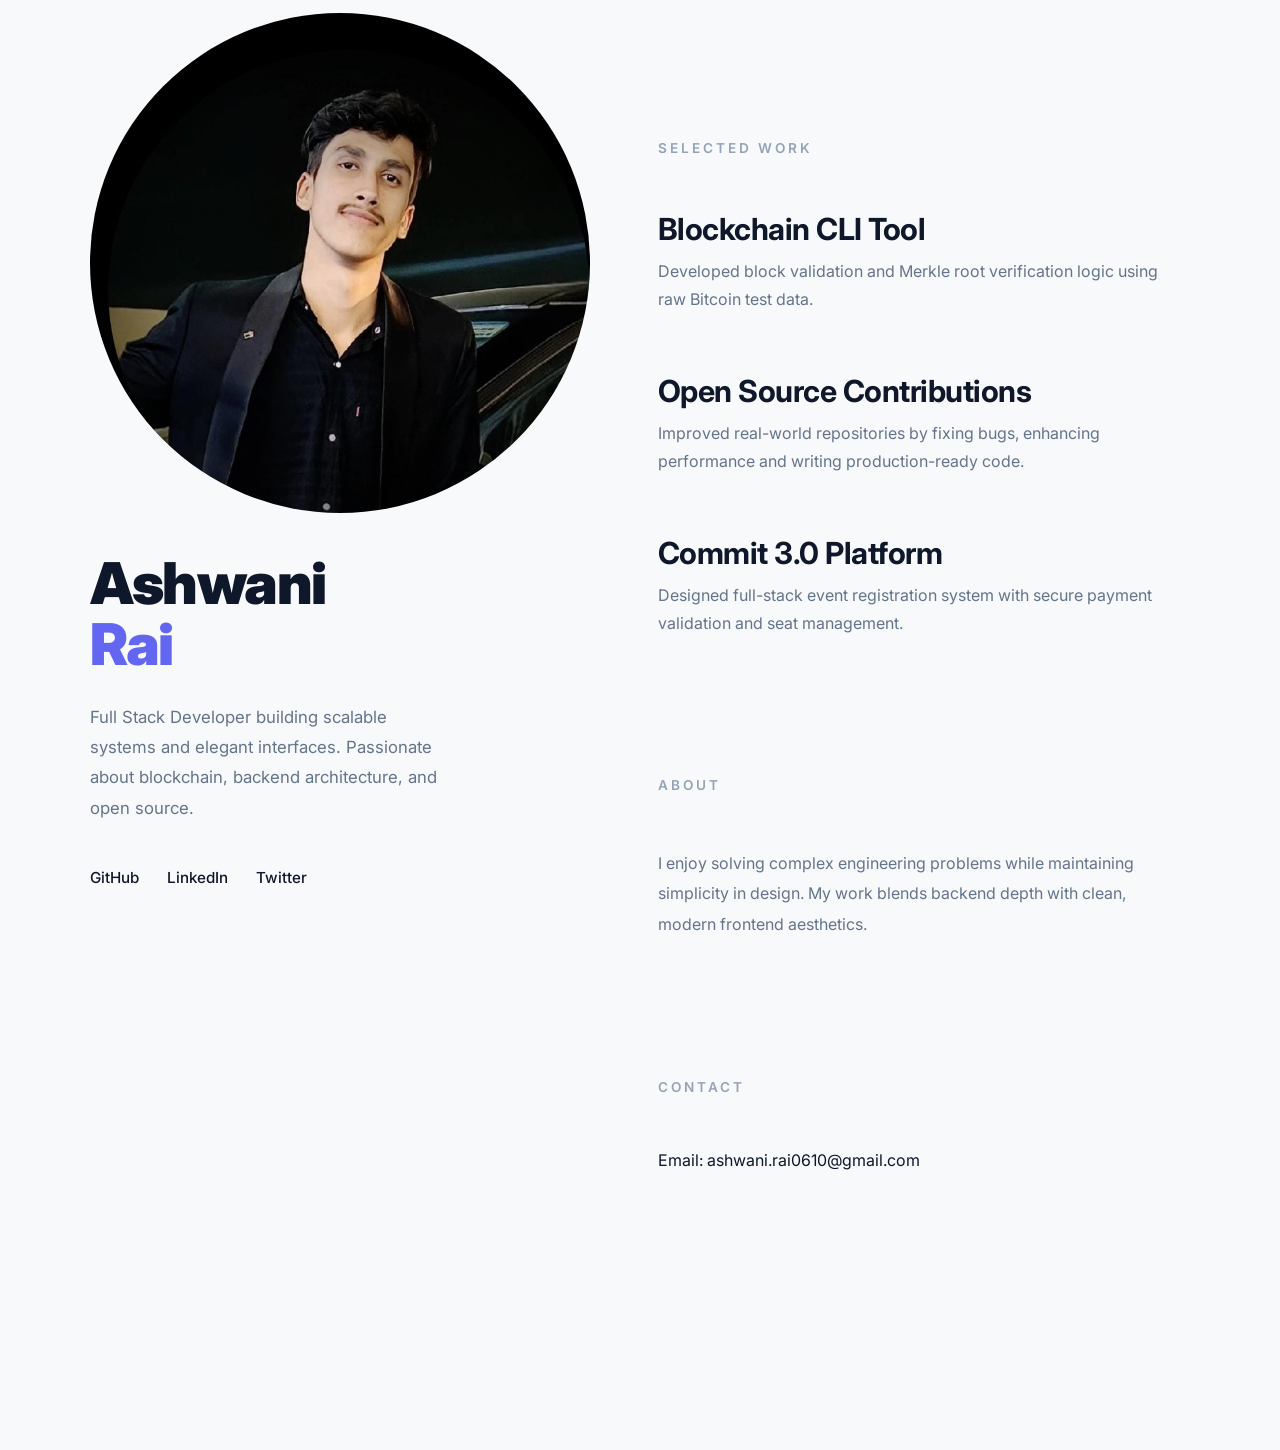
==== index.html @ 1945a6ae "ads" ====
<!DOCTYPE html>
<html lang="en">
<head>
<meta charset="UTF-8">
<meta name="viewport" content="width=device-width, initial-scale=1.0">
<title>Ashwani Rai</title>

<link href="https://fonts.googleapis.com/css2?family=Inter:wght@300;400;500;600;700;900&display=swap" rel="stylesheet">

<style>
:root{
  --bg:#f8f9fb;
  --text:#0f172a;
  --muted:#64748b;
  --accent:#6366f1;
}

*{
  margin:0;
  padding:0;
  box-sizing:border-box;
  font-family:'Inter',sans-serif;
}

body{
  background:var(--bg);
  color:var(--text);
  display:flex;
}

/* LEFT PANEL */
.left{
  width:42%;
  height:100vh;
  position:fixed;
  padding:120px 90px;
  display:flex;
  flex-direction:column;
  justify-content:center;
}

.profile-img{
  width:500px;
  height:500px;
  border-radius:50%;
  object-fit:cover;
  margin-bottom:40px;
}

.left h1{
  font-size:3.6rem;
  font-weight:900;
  line-height:1.05;
  letter-spacing:-1.5px;
}

.left span{
  color:var(--accent);
}

.left p{
  margin-top:28px;
  font-size:1.05rem;
  line-height:1.8;
  color:var(--muted);
  max-width:420px;
}

.socials{
  margin-top:45px;
  display:flex;
  gap:28px;
}

.socials a{
  text-decoration:none;
  font-size:0.95rem;
  font-weight:500;
  color:var(--text);
  position:relative;
}

.socials a::after{
  content:"";
  position:absolute;
  left:0;
  bottom:-6px;
  width:0%;
  height:1.5px;
  background:var(--accent);
  transition:0.35s cubic-bezier(.25,.8,.25,1);
}

.socials a:hover::after{
  width:100%;
}

/* RIGHT PANEL */
.right{
  margin-left:42%;
  width:58%;
  padding:140px 120px;
}

.section{
  margin-bottom:140px;
}

.section h2{
  font-size:0.85rem;
  font-weight:600;
  letter-spacing:3px;
  text-transform:uppercase;
  color:#94a3b8;
  margin-bottom:55px;
}

/* PROJECTS */
.project{
  margin-bottom:60px;
  transition:0.4s ease;
  cursor:pointer;
}

.project h3{
  font-size:1.9rem;
  font-weight:700;
  letter-spacing:-0.5px;
  margin-bottom:10px;
  transition:0.4s ease;
}

.project p{
  font-size:1rem;
  line-height:1.75;
  color:var(--muted);
  max-width:620px;
}

.project:hover h3{
  color:var(--accent);
  transform:translateX(10px);
}

/* ABOUT */
.about p{
  font-size:1rem;
  line-height:1.9;
  color:var(--muted);
  max-width:650px;
}

/* Fade Animation */
.fade{
  opacity:0;
  transform:translateY(40px);
  transition:1.1s cubic-bezier(.25,.8,.25,1);
}

.fade.show{
  opacity:1;
  transform:translateY(0);
}

/* Responsive */
@media(max-width:1000px){
  body{
    flex-direction:column;
  }
  .left{
    position:relative;
    width:100%;
    height:auto;
    padding:100px 40px;
  }
  .right{
    margin-left:0;
    width:100%;
    padding:100px 40px;
  }
}
</style>
</head>

<body>

<!-- LEFT SIDE -->
<div class="left fade">

  <!-- Replace image URL with your own -->
  <img src="WhatsApp Image 2026-02-24 at 4.36.42 PM.jpeg"
       class="profile-img">

  <h1>
    Ashwani <br>
    <span>Rai</span>
  </h1>

  <p>
    Full Stack Developer building scalable systems and elegant interfaces.
    Passionate about blockchain, backend architecture, and open source.
  </p>

  <div class="socials">
    <a href="#">GitHub</a>
    <a href="www.linkedin.com/in/
ashwani-rai-254b67388
">LinkedIn</a>
    <a href="#">Twitter</a>
  </div>

</div>

<!-- RIGHT SIDE -->
<div class="right">

  <div class="section fade">
    <h2>Selected Work</h2>

    <div class="project">
      <h3>Blockchain CLI Tool</h3>
      <p>Developed block validation and Merkle root verification logic using raw Bitcoin test data.</p>
    </div>

    <div class="project">
      <h3>Open Source Contributions</h3>
      <p>Improved real-world repositories by fixing bugs, enhancing performance and writing production-ready code.</p>
    </div>

    <div class="project">
      <h3>Commit 3.0 Platform</h3>
      <p>Designed full-stack event registration system with secure payment validation and seat management.</p>
    </div>
  </div>

  <div class="section about fade">
    <h2>About</h2>
    <p>
      I enjoy solving complex engineering problems while maintaining
      simplicity in design. My work blends backend depth with
      clean, modern frontend aesthetics.
    </p>
  </div>

  <div class="section fade">
    <h2>Contact</h2>
    <p>Email: ashwani.rai0610@gmail.com</p>
  </div>

</div>

<script>
const elements = document.querySelectorAll('.fade');

const observer = new IntersectionObserver(entries=>{
  entries.forEach(entry=>{
    if(entry.isIntersecting){
      entry.target.classList.add('show');
    }
  });
},{
  threshold:0.3
});

elements.forEach(el=>observer.observe(el));
</script>

</body>
</html>
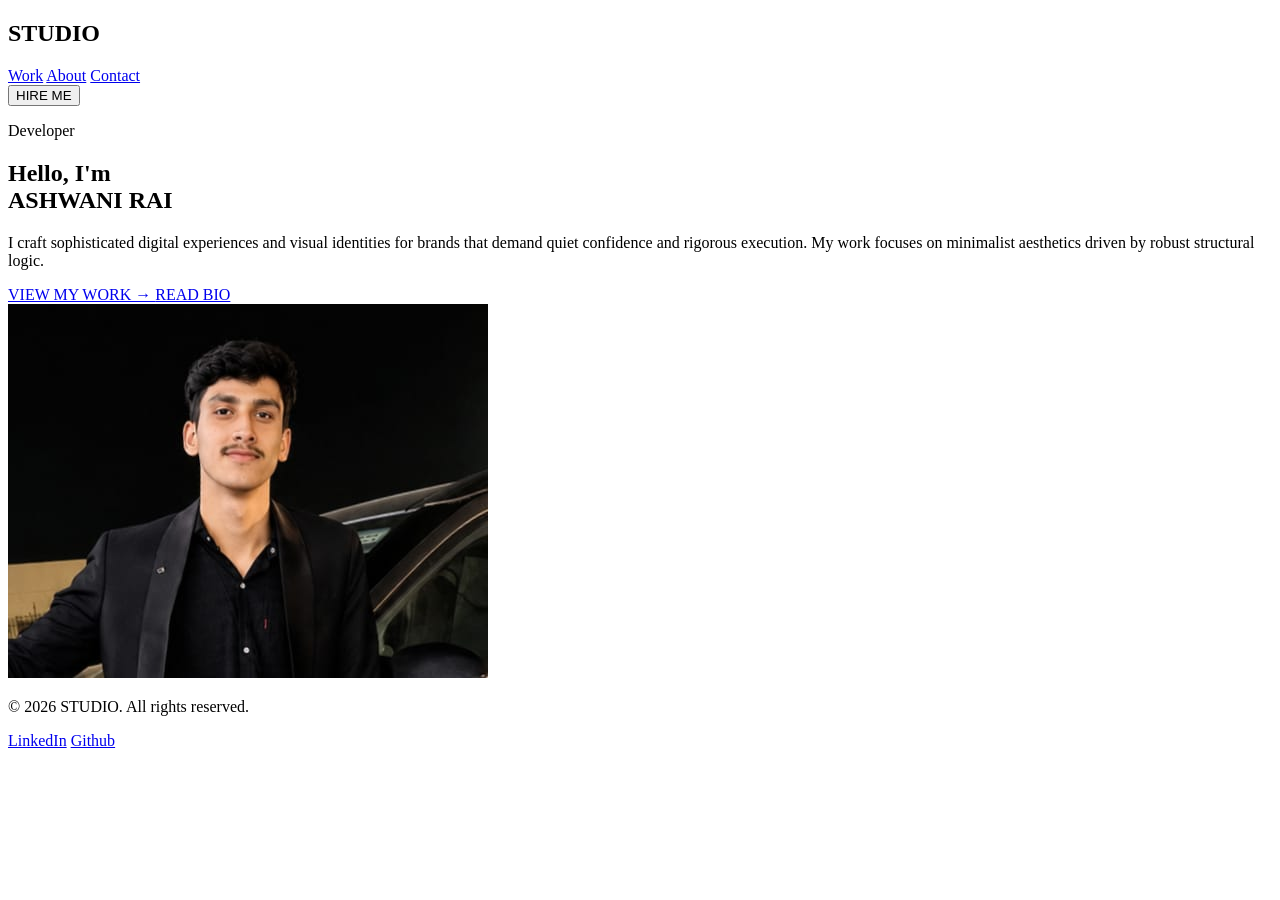
==== commit 07d03494: "Added portfolio home and about pages" ====
--- a/index.html
+++ b/index.html
@@ -1,269 +1,75 @@
 <!DOCTYPE html>
 <html lang="en">
 <head>
-<meta charset="UTF-8">
-<meta name="viewport" content="width=device-width, initial-scale=1.0">
-<title>Ashwani Rai</title>
-
-<link href="https://fonts.googleapis.com/css2?family=Inter:wght@300;400;500;600;700;900&display=swap" rel="stylesheet">
-
-<style>
-:root{
-  --bg:#f8f9fb;
-  --text:#0f172a;
-  --muted:#64748b;
-  --accent:#6366f1;
-}
-
-*{
-  margin:0;
-  padding:0;
-  box-sizing:border-box;
-  font-family:'Inter',sans-serif;
-}
-
-body{
-  background:var(--bg);
-  color:var(--text);
-  display:flex;
-}
-
-/* LEFT PANEL */
-.left{
-  width:42%;
-  height:100vh;
-  position:fixed;
-  padding:120px 90px;
-  display:flex;
-  flex-direction:column;
-  justify-content:center;
-}
-
-.profile-img{
-  width:500px;
-  height:500px;
-  border-radius:50%;
-  object-fit:cover;
-  margin-bottom:40px;
-}
-
-.left h1{
-  font-size:3.6rem;
-  font-weight:900;
-  line-height:1.05;
-  letter-spacing:-1.5px;
-}
-
-.left span{
-  color:var(--accent);
-}
-
-.left p{
-  margin-top:28px;
-  font-size:1.05rem;
-  line-height:1.8;
-  color:var(--muted);
-  max-width:420px;
-}
-
-.socials{
-  margin-top:45px;
-  display:flex;
-  gap:28px;
-}
-
-.socials a{
-  text-decoration:none;
-  font-size:0.95rem;
-  font-weight:500;
-  color:var(--text);
-  position:relative;
-}
-
-.socials a::after{
-  content:"";
-  position:absolute;
-  left:0;
-  bottom:-6px;
-  width:0%;
-  height:1.5px;
-  background:var(--accent);
-  transition:0.35s cubic-bezier(.25,.8,.25,1);
-}
-
-.socials a:hover::after{
-  width:100%;
-}
-
-/* RIGHT PANEL */
-.right{
-  margin-left:42%;
-  width:58%;
-  padding:140px 120px;
-}
-
-.section{
-  margin-bottom:140px;
-}
-
-.section h2{
-  font-size:0.85rem;
-  font-weight:600;
-  letter-spacing:3px;
-  text-transform:uppercase;
-  color:#94a3b8;
-  margin-bottom:55px;
-}
-
-/* PROJECTS */
-.project{
-  margin-bottom:60px;
-  transition:0.4s ease;
-  cursor:pointer;
-}
-
-.project h3{
-  font-size:1.9rem;
-  font-weight:700;
-  letter-spacing:-0.5px;
-  margin-bottom:10px;
-  transition:0.4s ease;
-}
-
-.project p{
-  font-size:1rem;
-  line-height:1.75;
-  color:var(--muted);
-  max-width:620px;
-}
-
-.project:hover h3{
-  color:var(--accent);
-  transform:translateX(10px);
-}
-
-/* ABOUT */
-.about p{
-  font-size:1rem;
-  line-height:1.9;
-  color:var(--muted);
-  max-width:650px;
-}
-
-/* Fade Animation */
-.fade{
-  opacity:0;
-  transform:translateY(40px);
-  transition:1.1s cubic-bezier(.25,.8,.25,1);
-}
-
-.fade.show{
-  opacity:1;
-  transform:translateY(0);
-}
-
-/* Responsive */
-@media(max-width:1000px){
-  body{
-    flex-direction:column;
-  }
-  .left{
-    position:relative;
-    width:100%;
-    height:auto;
-    padding:100px 40px;
-  }
-  .right{
-    margin-left:0;
-    width:100%;
-    padding:100px 40px;
-  }
-}
-</style>
+    <meta charset="UTF-8">
+    <meta name="viewport" content="width=device-width, initial-scale=1.0">
+    <title>Studio Portfolio</title>
+    <link rel="stylesheet" href="style.css">
 </head>
-
 <body>
 
-<!-- LEFT SIDE -->
-<div class="left fade">
+    <div class="page">
+        <header>
+            <h2>STUDIO</h2>
+            <nav>
+                <a href="#">Work</a>
+                <a href="#">About</a>
+                <a href="#">Contact</a>
+            </nav>
 
-  <!-- Replace image URL with your own -->
-  <img src="WhatsApp Image 2026-02-24 at 4.36.42 PM.jpeg"
-       class="profile-img">
+            <button>HIRE ME</button>
+        </header>
+        <main>
+            <section class="hero">
+                <div class="content">
 
-  <h1>
-    Ashwani <br>
-    <span>Rai</span>
-  </h1>
+                    <p class="small-title">
+                        Developer
+                    </p>
 
-  <p>
-    Full Stack Developer building scalable systems and elegant interfaces.
-    Passionate about blockchain, backend architecture, and open source.
-  </p>
+                    <h1>
+                        Hello, I'm<br>
+                        ASHWANI RAI
+                    </h1>
 
-  <div class="socials">
-    <a href="#">GitHub</a>
-    <a href="www.linkedin.com/in/
-ashwani-rai-254b67388
-">LinkedIn</a>
-    <a href="#">Twitter</a>
-  </div>
+                    <p class="description">
+                        I craft sophisticated digital experiences and visual
+                        identities for brands that demand quiet confidence
+                        and rigorous execution. My work focuses on minimalist
+                        aesthetics driven by robust structural logic.
+                    </p>
 
-</div>
+                    <div class="buttons">
+                        <a href="#" class="work-btn">
+                            VIEW MY WORK →
+                        </a>
 
-<!-- RIGHT SIDE -->
-<div class="right">
+                        <a href="#" class="bio-btn">
+                            READ BIO
+                        </a>
+                    </div>
 
-  <div class="section fade">
-    <h2>Selected Work</h2>
+                </div>
 
-    <div class="project">
-      <h3>Blockchain CLI Tool</h3>
-      <p>Developed block validation and Merkle root verification logic using raw Bitcoin test data.</p>
+
+                <div class="image-box">
+                    <img src="profile.png" alt="Portfolio Image">
+                </div>
+
+            </section>
+        </main>
+
+        <footer>
+            <p>© 2026 STUDIO. All rights reserved.</p>
+
+            <div>
+                <a href="#">LinkedIn</a>
+                <a href="#">Github</a>
+            </div>
+
+        </footer>
+
     </div>
 
-    <div class="project">
-      <h3>Open Source Contributions</h3>
-      <p>Improved real-world repositories by fixing bugs, enhancing performance and writing production-ready code.</p>
-    </div>
-
-    <div class="project">
-      <h3>Commit 3.0 Platform</h3>
-      <p>Designed full-stack event registration system with secure payment validation and seat management.</p>
-    </div>
-  </div>
-
-  <div class="section about fade">
-    <h2>About</h2>
-    <p>
-      I enjoy solving complex engineering problems while maintaining
-      simplicity in design. My work blends backend depth with
-      clean, modern frontend aesthetics.
-    </p>
-  </div>
-
-  <div class="section fade">
-    <h2>Contact</h2>
-    <p>Email: ashwani.rai0610@gmail.com</p>
-  </div>
-
-</div>
-
-<script>
-const elements = document.querySelectorAll('.fade');
-
-const observer = new IntersectionObserver(entries=>{
-  entries.forEach(entry=>{
-    if(entry.isIntersecting){
-      entry.target.classList.add('show');
-    }
-  });
-},{
-  threshold:0.3
-});
-
-elements.forEach(el=>observer.observe(el));
-</script>
-
 </body>
-</html>+</html>
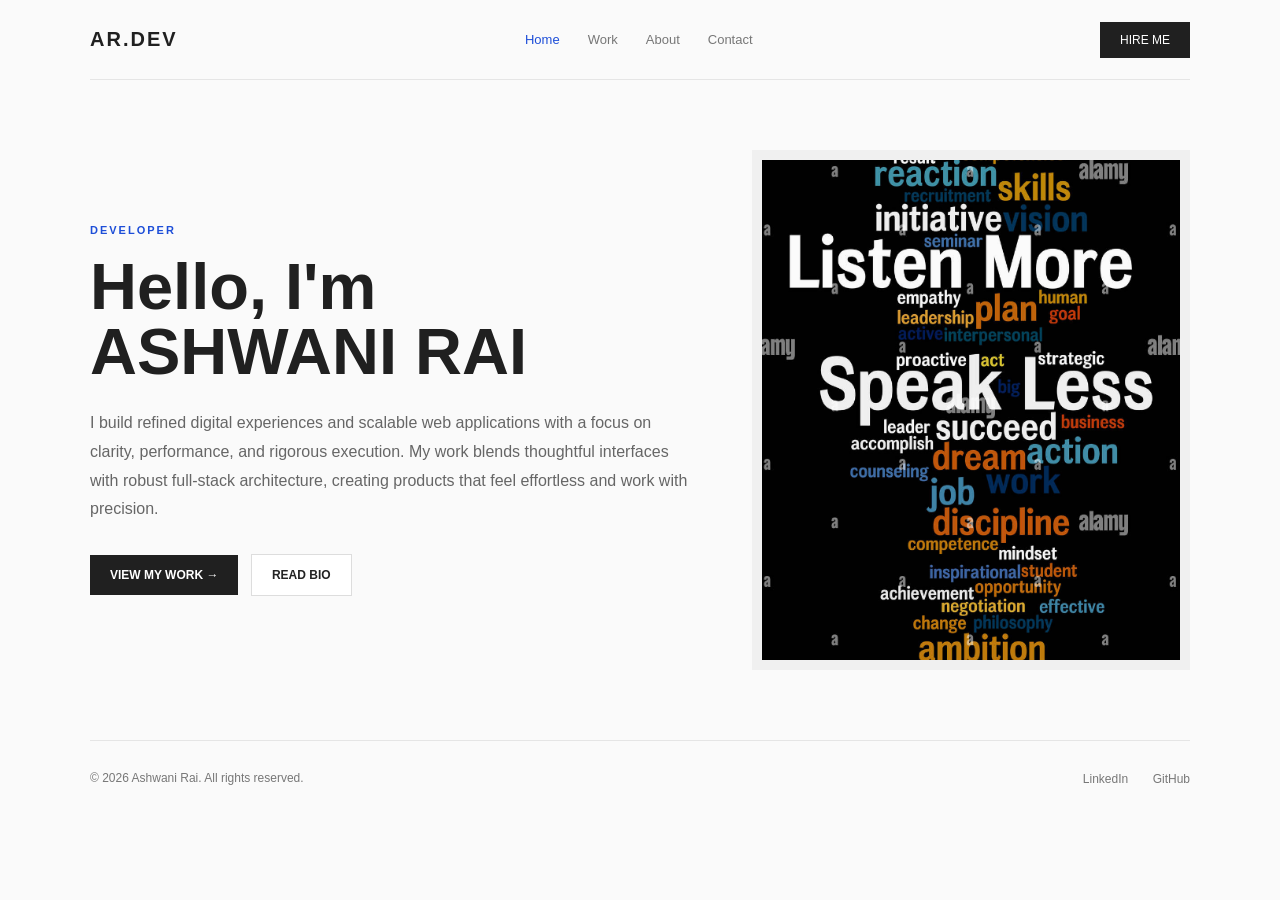
==== commit 8163e5ed: "Updated portfolio design and added favicon" ====
--- a/index.html
+++ b/index.html
@@ -1,75 +1,64 @@
 <!DOCTYPE html>
 <html lang="en">
 <head>
-    <meta charset="UTF-8">
-    <meta name="viewport" content="width=device-width, initial-scale=1.0">
-    <title>Studio Portfolio</title>
-    <link rel="stylesheet" href="style.css">
+<meta charset="UTF-8">
+<meta name="viewport" content="width=device-width, initial-scale=1.0">
+<title>Ashwani Rai - Portfolio</title>
+<link rel="stylesheet" href="style.css">
+<link rel="icon" type="image/svg+xml" href="favicon.jpeg">
+
 </head>
 <body>
+<div class="page">
 
-    <div class="page">
-        <header>
-            <h2>STUDIO</h2>
-            <nav>
-                <a href="#">Work</a>
-                <a href="#">About</a>
-                <a href="#">Contact</a>
-            </nav>
+<header>
+<h2>AR.DEV</h2>
+<nav>
+<a href="index.html" class="active">Home</a>
+<a href="work.html">Work</a>
+<a href="about.html">About</a>
+<a href="contact.html">Contact</a>
+</nav>
+<a href="contact.html" class="hire-btn">HIRE ME</a>
+</header>
 
-            <button>HIRE ME</button>
-        </header>
-        <main>
-            <section class="hero">
-                <div class="content">
+<main>
+<section class="hero">
 
-                    <p class="small-title">
-                        Developer
-                    </p>
+<div class="content">
+<p class="small-title">DEVELOPER</p>
 
-                    <h1>
-                        Hello, I'm<br>
-                        ASHWANI RAI
-                    </h1>
+<h1>Hello, I'm<br>ASHWANI RAI</h1>
 
-                    <p class="description">
-                        I craft sophisticated digital experiences and visual
-                        identities for brands that demand quiet confidence
-                        and rigorous execution. My work focuses on minimalist
-                        aesthetics driven by robust structural logic.
-                    </p>
+<p class="description">
+I build refined digital experiences and scalable web applications
+with a focus on clarity, performance, and rigorous execution.
+My work blends thoughtful interfaces with robust full-stack architecture,
+creating products that feel effortless and work with precision.
+</p>
 
-                    <div class="buttons">
-                        <a href="#" class="work-btn">
-                            VIEW MY WORK →
-                        </a>
+<div class="buttons">
+<a href="work.html" class="work-btn">VIEW MY WORK →</a>
+<a href="about.html" class="bio-btn">READ BIO</a>
+</div>
+</div>
 
-                        <a href="#" class="bio-btn">
-                            READ BIO
-                        </a>
-                    </div>
+<div class="image-box">
+<img src="Screenshot 2026-09-02 103837.png" alt="Ashwani Rai">
+</div>
 
-                </div>
+</section>
+</main>
 
+<footer>
+<p>© 2026 Ashwani Rai. All rights reserved.</p>
 
-                <div class="image-box">
-                    <img src="profile.png" alt="Portfolio Image">
-                </div>
+<div>
+<a href="https://www.linkedin.com/in/ashwani-rai06" target="_blank">LinkedIn</a>
+<a href="https://github.com/ashwanirai-06" target="_blank">GitHub</a>
+</div>
+</footer>
 
-            </section>
-        </main>
-
-        <footer>
-            <p>© 2026 STUDIO. All rights reserved.</p>
-
-            <div>
-                <a href="#">LinkedIn</a>
-                <a href="#">Github</a>
-            </div>
-
-        </footer>
-
-    </div>
-
+</div>
 </body>
 </html>
--- a/style.css
+++ b/style.css
@@ -0,0 +1,207 @@
+*{
+margin:0;
+padding:0;
+box-sizing:border-box;
+}
+
+body{
+font-family:Arial,sans-serif;
+background:#fafafa;
+color:#202020;
+}
+
+.page{
+width:90%;
+max-width:1100px;
+margin:auto;
+}
+
+a{
+text-decoration:none;
+}
+
+header{
+height:80px;
+display:flex;
+align-items:center;
+justify-content:space-between;
+border-bottom:1px solid #e5e5e5;
+}
+
+header h2{
+font-size:20px;
+letter-spacing:2px;
+}
+
+nav{
+display:flex;
+gap:28px;
+}
+
+nav a{
+color:#777;
+font-size:13px;
+transition:.2s;
+}
+
+nav a:hover,
+nav a.active{
+color:#1d4ed8;
+}
+
+.hire-btn{
+background:#202020;
+color:white;
+padding:11px 20px;
+font-size:12px;
+transition:.2s;
+}
+
+.hire-btn:hover{
+background:#1d4ed8;
+}
+
+.hero{
+min-height:650px;
+display:flex;
+align-items:center;
+justify-content:space-between;
+gap:60px;
+padding:70px 0;
+}
+
+.content{
+width:55%;
+}
+
+.small-title{
+font-size:11px;
+font-weight:bold;
+letter-spacing:2px;
+color:#1d4ed8;
+}
+
+.hero h1{
+font-size:65px;
+line-height:1;
+margin:18px 0 25px;
+}
+
+.description{
+color:#666;
+line-height:1.8;
+max-width:620px;
+}
+
+.buttons{
+margin-top:30px;
+}
+
+.work-btn,
+.bio-btn{
+display:inline-block;
+padding:13px 20px;
+font-size:12px;
+font-weight:bold;
+transition:.2s;
+}
+
+.work-btn{
+background:#202020;
+color:white;
+margin-right:8px;
+}
+
+.work-btn:hover{
+background:#1d4ed8;
+}
+
+.bio-btn{
+border:1px solid #ddd;
+color:#222;
+background:white;
+}
+
+.bio-btn:hover{
+border-color:#1d4ed8;
+color:#1d4ed8;
+}
+
+.image-box{
+width:40%;
+background:#f0f0f0;
+padding:10px;
+}
+
+.image-box img{
+width:100%;
+height:500px;
+object-fit:cover;
+display:block;
+}
+
+footer{
+border-top:1px solid #e5e5e5;
+padding:28px 0;
+display:flex;
+justify-content:space-between;
+align-items:center;
+}
+
+footer p,
+footer a{
+font-size:12px;
+color:#777;
+}
+
+footer a{
+margin-left:20px;
+transition:.2s;
+}
+
+footer a:hover{
+color:#1d4ed8;
+}
+
+@media(max-width:700px){
+
+header{
+height:auto;
+padding:20px 0;
+flex-wrap:wrap;
+gap:18px;
+}
+
+nav{
+order:3;
+width:100%;
+justify-content:center;
+gap:18px;
+}
+
+.hero{
+flex-direction:column;
+align-items:flex-start;
+padding:55px 0;
+}
+
+.content,
+.image-box{
+width:100%;
+}
+
+.hero h1{
+font-size:45px;
+}
+
+.image-box img{
+height:400px;
+}
+
+footer{
+flex-direction:column;
+align-items:flex-start;
+gap:15px;
+}
+
+}
